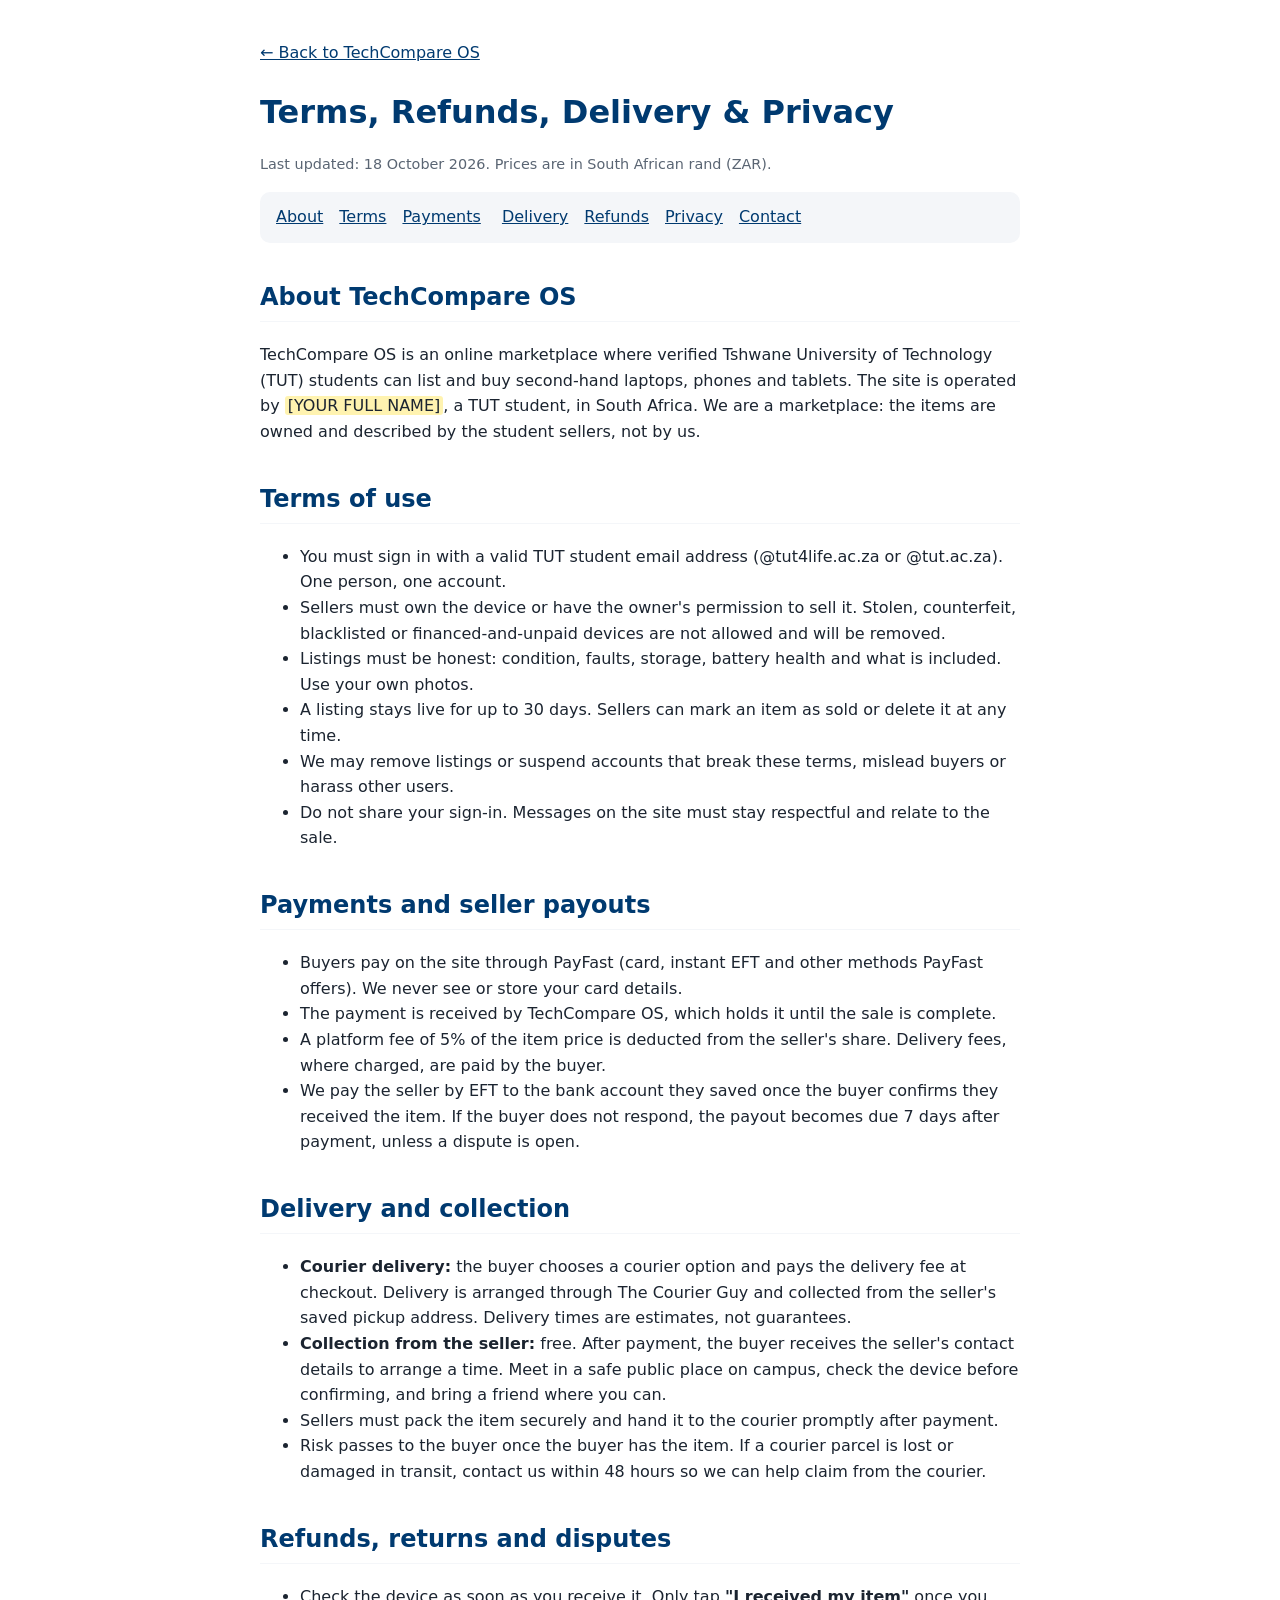
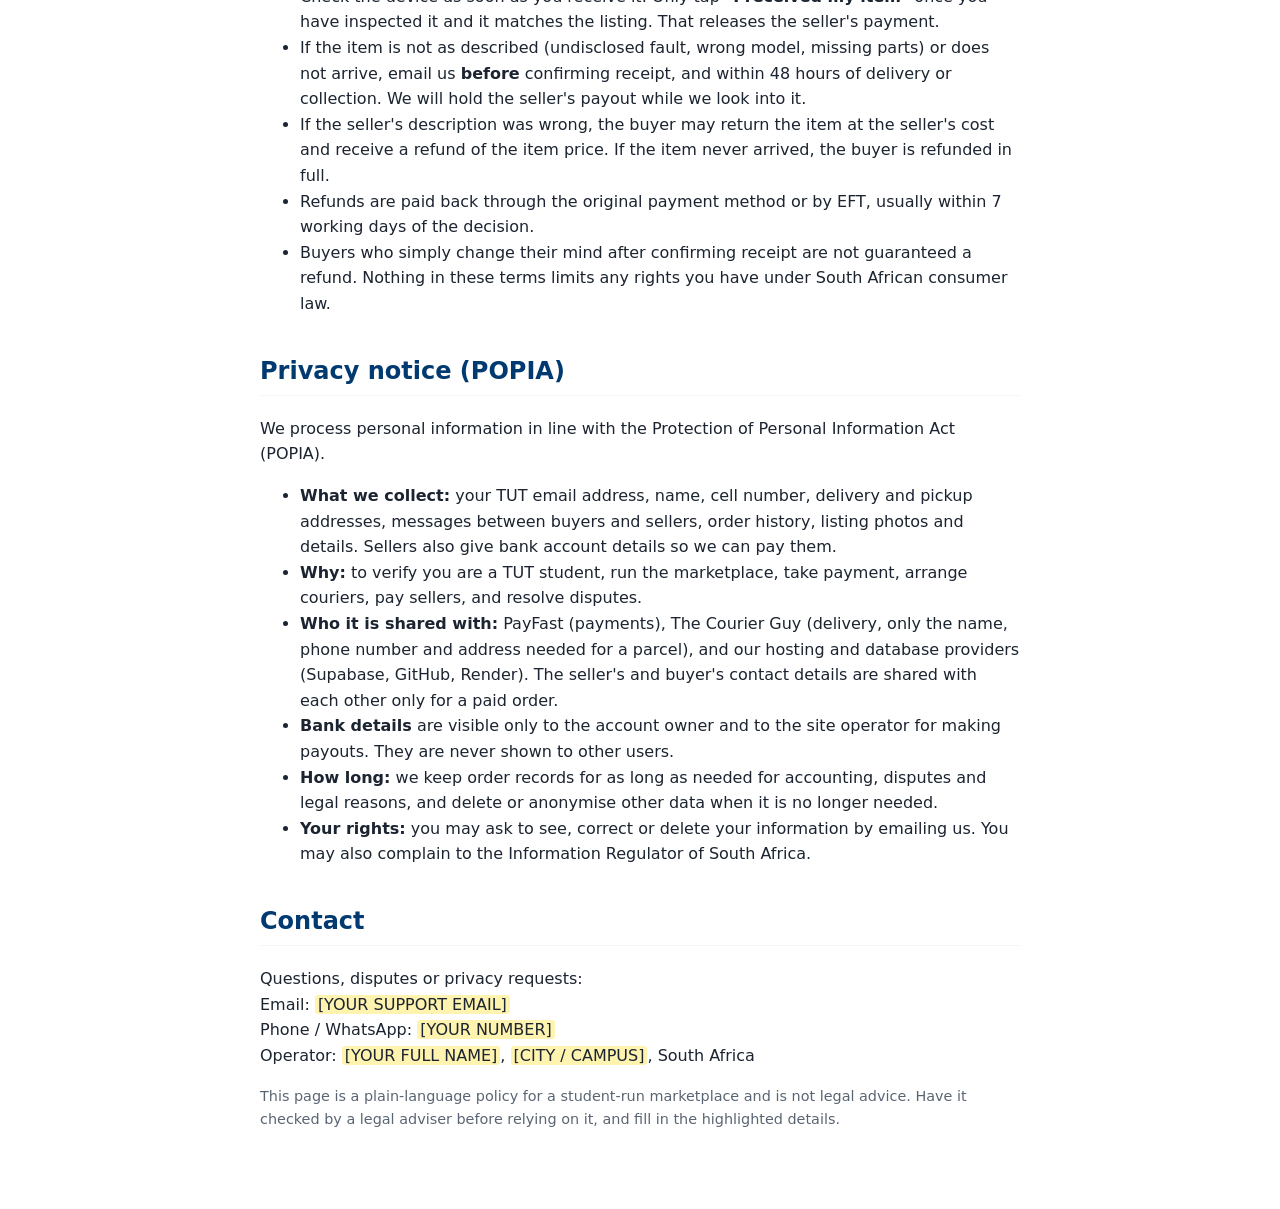
==== legal.html @ 1bf1e442 "Add files via upload" ====
<!DOCTYPE html>
<html lang="en">
<head>
<meta charset="UTF-8">
<meta name="viewport" content="width=device-width, initial-scale=1">
<title>Terms, Refunds, Delivery &amp; Privacy | TechCompare OS</title>
<style>
  :root { --bg:#ffffff; --fg:#1b2430; --muted:#5a6573; --brand:#003a70; --card:#f4f6f9; --mark:#fff3b0; }
  @media (prefers-color-scheme: dark) { :root { --bg:#10151c; --fg:#e8edf3; --muted:#a3adba; --brand:#7db7ff; --card:#18202a; --mark:#5a4d00; } }
  body { margin:0; background:var(--bg); color:var(--fg); font-family:system-ui,-apple-system,"Segoe UI",Roboto,sans-serif; line-height:1.6; }
  main { max-width:760px; margin:0 auto; padding:1.5rem 1.2rem 4rem; }
  h1 { color:var(--brand); margin-bottom:0.2rem; }
  h2 { color:var(--brand); margin-top:2.2rem; border-bottom:1px solid var(--card); padding-bottom:0.3rem; }
  nav { background:var(--card); border-radius:10px; padding:0.8rem 1rem; margin:1rem 0; }
  nav a { margin-right:1rem; color:var(--brand); }
  .muted { color:var(--muted); font-size:0.9rem; }
  mark { background:var(--mark); color:inherit; padding:0 3px; border-radius:3px; }
  a { color:var(--brand); }
</style>
</head>
<body>
<main>
  <p><a href="index.html">&larr; Back to TechCompare OS</a></p>
  <h1>Terms, Refunds, Delivery &amp; Privacy</h1>
  <p class="muted">Last updated: 18 October 2026. Prices are in South African rand (ZAR).</p>

  <nav>
    <a href="#about">About</a><a href="#terms">Terms</a><a href="#payments">Payments</a>
    <a href="#delivery">Delivery</a><a href="#refunds">Refunds</a><a href="#privacy">Privacy</a><a href="#contact">Contact</a>
  </nav>

  <h2 id="about">About TechCompare OS</h2>
  <p>TechCompare OS is an online marketplace where verified Tshwane University of Technology (TUT) students can list and buy second-hand laptops, phones and tablets. The site is operated by <mark>[YOUR FULL NAME]</mark>, a TUT student, in South Africa. We are a marketplace: the items are owned and described by the student sellers, not by us.</p>

  <h2 id="terms">Terms of use</h2>
  <ul>
    <li>You must sign in with a valid TUT student email address (@tut4life.ac.za or @tut.ac.za). One person, one account.</li>
    <li>Sellers must own the device or have the owner's permission to sell it. Stolen, counterfeit, blacklisted or financed-and-unpaid devices are not allowed and will be removed.</li>
    <li>Listings must be honest: condition, faults, storage, battery health and what is included. Use your own photos.</li>
    <li>A listing stays live for up to 30 days. Sellers can mark an item as sold or delete it at any time.</li>
    <li>We may remove listings or suspend accounts that break these terms, mislead buyers or harass other users.</li>
    <li>Do not share your sign-in. Messages on the site must stay respectful and relate to the sale.</li>
  </ul>

  <h2 id="payments">Payments and seller payouts</h2>
  <ul>
    <li>Buyers pay on the site through PayFast (card, instant EFT and other methods PayFast offers). We never see or store your card details.</li>
    <li>The payment is received by TechCompare OS, which holds it until the sale is complete.</li>
    <li>A platform fee of 5% of the item price is deducted from the seller's share. Delivery fees, where charged, are paid by the buyer.</li>
    <li>We pay the seller by EFT to the bank account they saved once the buyer confirms they received the item. If the buyer does not respond, the payout becomes due 7 days after payment, unless a dispute is open.</li>
  </ul>

  <h2 id="delivery">Delivery and collection</h2>
  <ul>
    <li><strong>Courier delivery:</strong> the buyer chooses a courier option and pays the delivery fee at checkout. Delivery is arranged through The Courier Guy and collected from the seller's saved pickup address. Delivery times are estimates, not guarantees.</li>
    <li><strong>Collection from the seller:</strong> free. After payment, the buyer receives the seller's contact details to arrange a time. Meet in a safe public place on campus, check the device before confirming, and bring a friend where you can.</li>
    <li>Sellers must pack the item securely and hand it to the courier promptly after payment.</li>
    <li>Risk passes to the buyer once the buyer has the item. If a courier parcel is lost or damaged in transit, contact us within 48 hours so we can help claim from the courier.</li>
  </ul>

  <h2 id="refunds">Refunds, returns and disputes</h2>
  <ul>
    <li>Check the device as soon as you receive it. Only tap <strong>"I received my item"</strong> once you have inspected it and it matches the listing. That releases the seller's payment.</li>
    <li>If the item is not as described (undisclosed fault, wrong model, missing parts) or does not arrive, email us <strong>before</strong> confirming receipt, and within 48 hours of delivery or collection. We will hold the seller's payout while we look into it.</li>
    <li>If the seller's description was wrong, the buyer may return the item at the seller's cost and receive a refund of the item price. If the item never arrived, the buyer is refunded in full.</li>
    <li>Refunds are paid back through the original payment method or by EFT, usually within 7 working days of the decision.</li>
    <li>Buyers who simply change their mind after confirming receipt are not guaranteed a refund. Nothing in these terms limits any rights you have under South African consumer law.</li>
  </ul>

  <h2 id="privacy">Privacy notice (POPIA)</h2>
  <p>We process personal information in line with the Protection of Personal Information Act (POPIA).</p>
  <ul>
    <li><strong>What we collect:</strong> your TUT email address, name, cell number, delivery and pickup addresses, messages between buyers and sellers, order history, listing photos and details. Sellers also give bank account details so we can pay them.</li>
    <li><strong>Why:</strong> to verify you are a TUT student, run the marketplace, take payment, arrange couriers, pay sellers, and resolve disputes.</li>
    <li><strong>Who it is shared with:</strong> PayFast (payments), The Courier Guy (delivery, only the name, phone number and address needed for a parcel), and our hosting and database providers (Supabase, GitHub, Render). The seller's and buyer's contact details are shared with each other only for a paid order.</li>
    <li><strong>Bank details</strong> are visible only to the account owner and to the site operator for making payouts. They are never shown to other users.</li>
    <li><strong>How long:</strong> we keep order records for as long as needed for accounting, disputes and legal reasons, and delete or anonymise other data when it is no longer needed.</li>
    <li><strong>Your rights:</strong> you may ask to see, correct or delete your information by emailing us. You may also complain to the Information Regulator of South Africa.</li>
  </ul>

  <h2 id="contact">Contact</h2>
  <p>Questions, disputes or privacy requests:<br>
  Email: <mark>[YOUR SUPPORT EMAIL]</mark><br>
  Phone / WhatsApp: <mark>[YOUR NUMBER]</mark><br>
  Operator: <mark>[YOUR FULL NAME]</mark>, <mark>[CITY / CAMPUS]</mark>, South Africa</p>

  <p class="muted">This page is a plain-language policy for a student-run marketplace and is not legal advice. Have it checked by a legal adviser before relying on it, and fill in the highlighted details.</p>
</main>
</body>
</html>
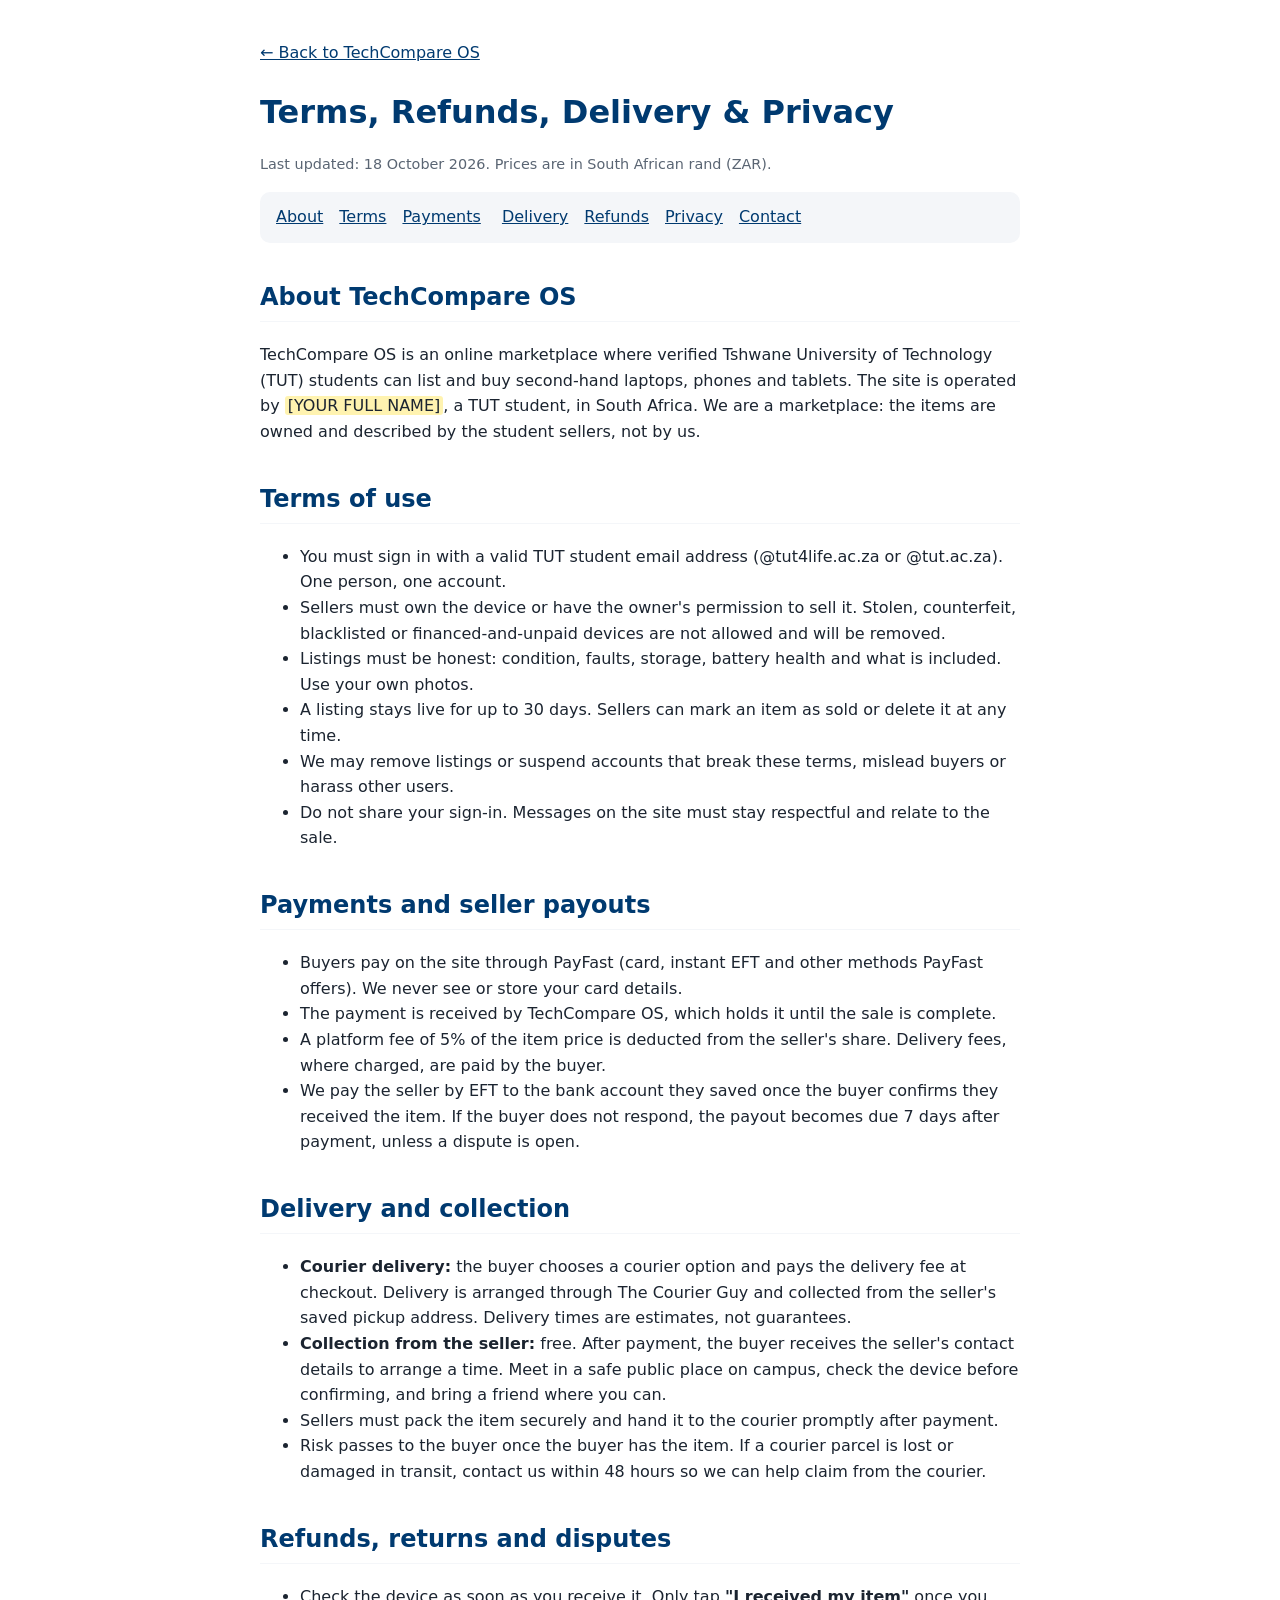
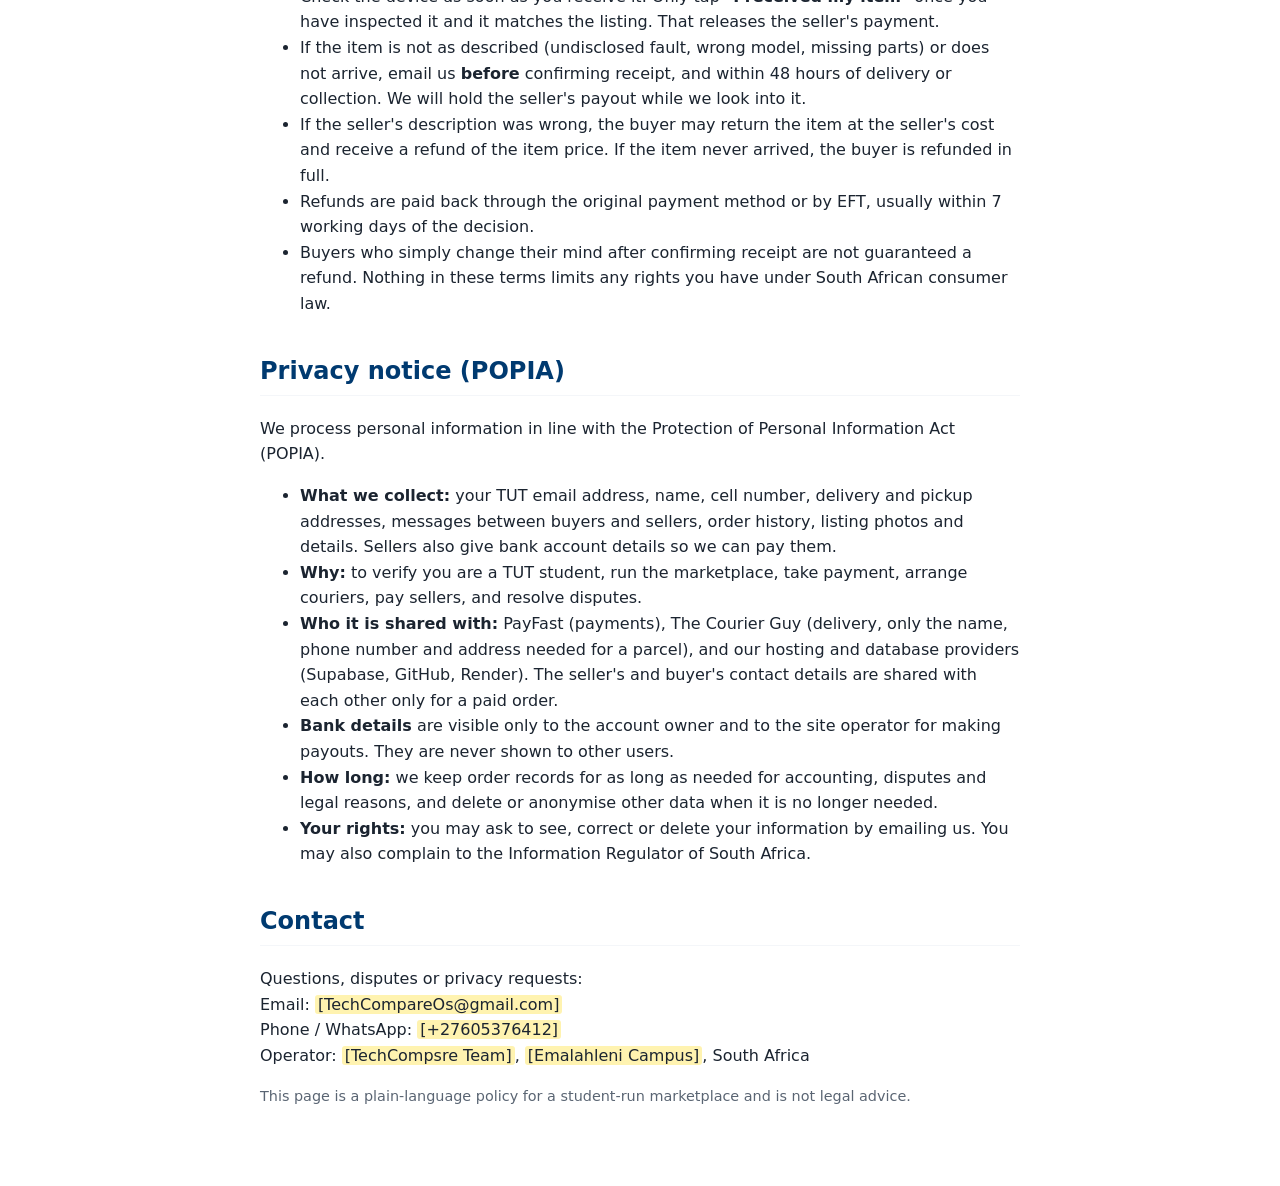
==== commit cc7ddf8e: "Add files via upload" ====
--- a/legal.html
+++ b/legal.html
@@ -80,11 +80,11 @@
 
   <h2 id="contact">Contact</h2>
   <p>Questions, disputes or privacy requests:<br>
-  Email: <mark>[YOUR SUPPORT EMAIL]</mark><br>
-  Phone / WhatsApp: <mark>[YOUR NUMBER]</mark><br>
-  Operator: <mark>[YOUR FULL NAME]</mark>, <mark>[CITY / CAMPUS]</mark>, South Africa</p>
+  Email: <mark>[TechCompareOs@gmail.com]</mark><br>
+  Phone / WhatsApp: <mark>[+27605376412]</mark><br>
+  Operator: <mark>[TechCompsre Team]</mark>, <mark>[Emalahleni Campus]</mark>, South Africa</p>
 
-  <p class="muted">This page is a plain-language policy for a student-run marketplace and is not legal advice. Have it checked by a legal adviser before relying on it, and fill in the highlighted details.</p>
+  <p class="muted">This page is a plain-language policy for a student-run marketplace and is not legal advice.</p>
 </main>
 </body>
 </html>
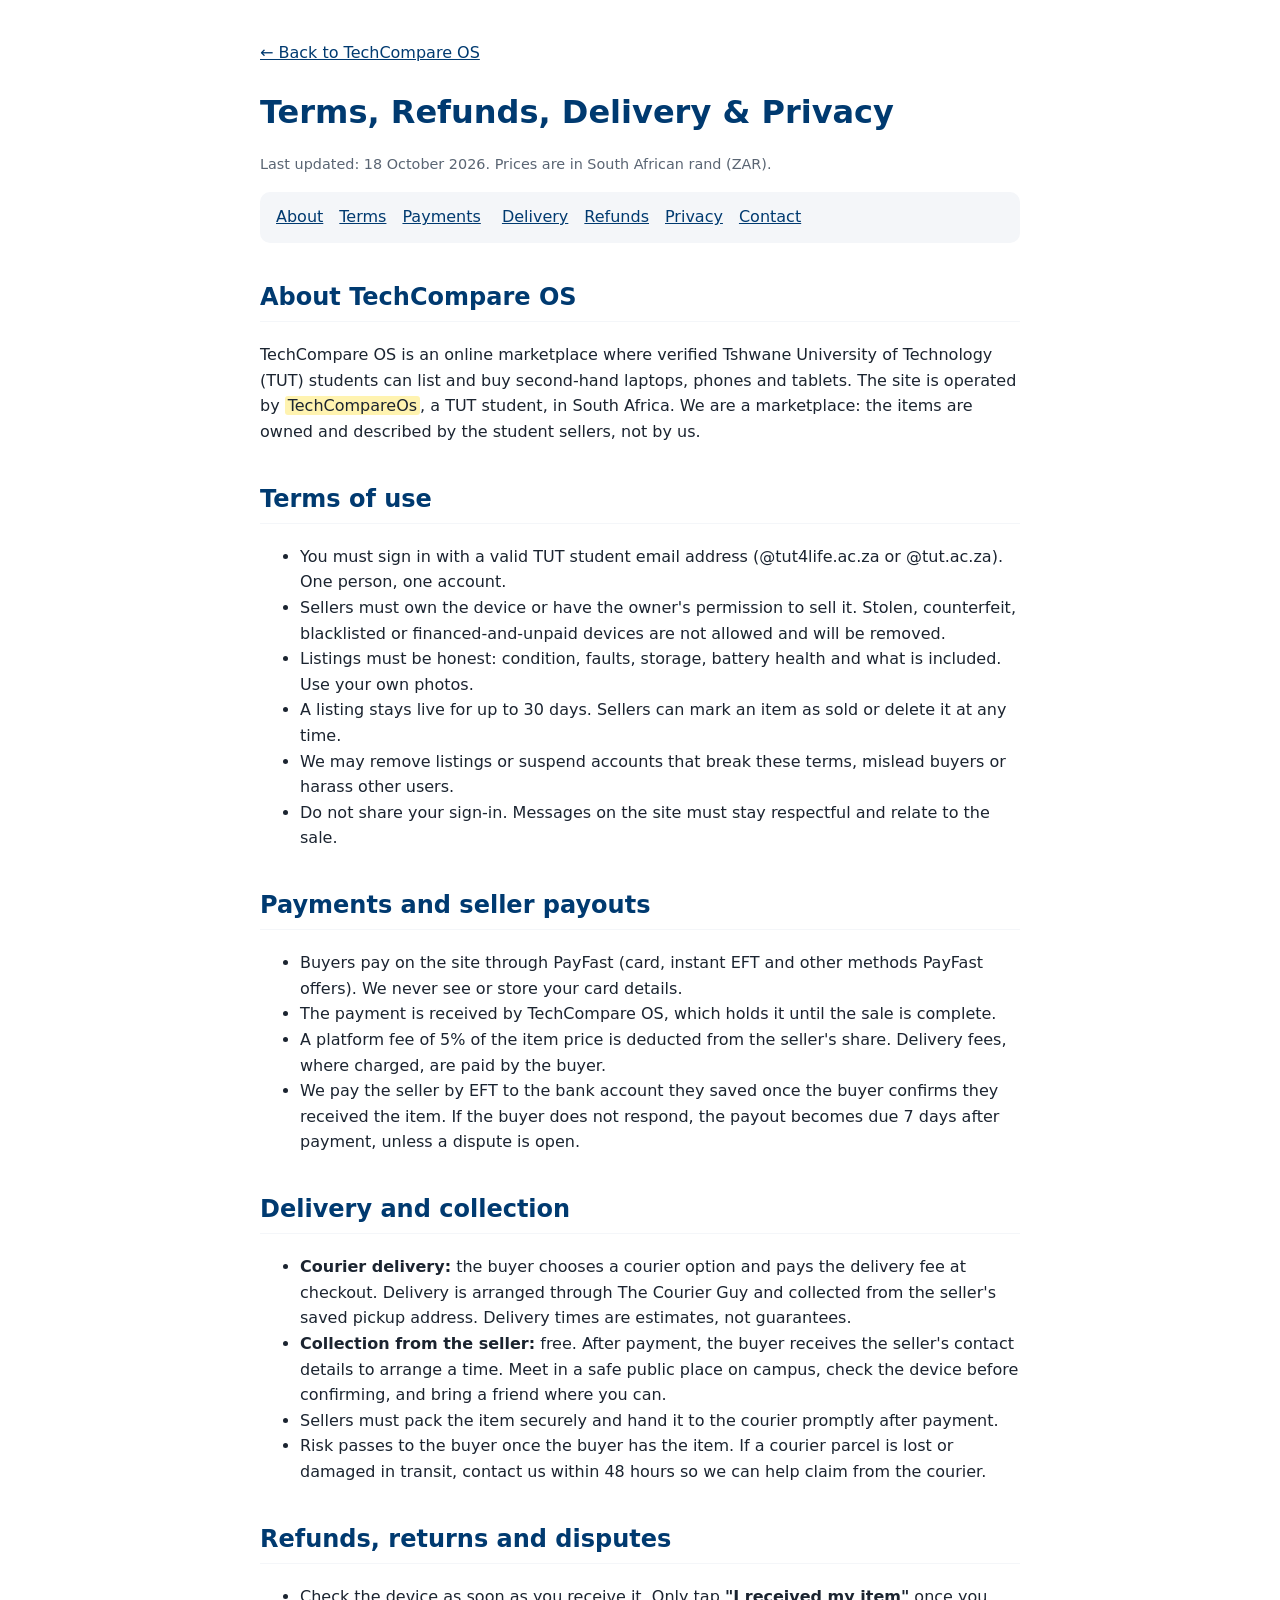
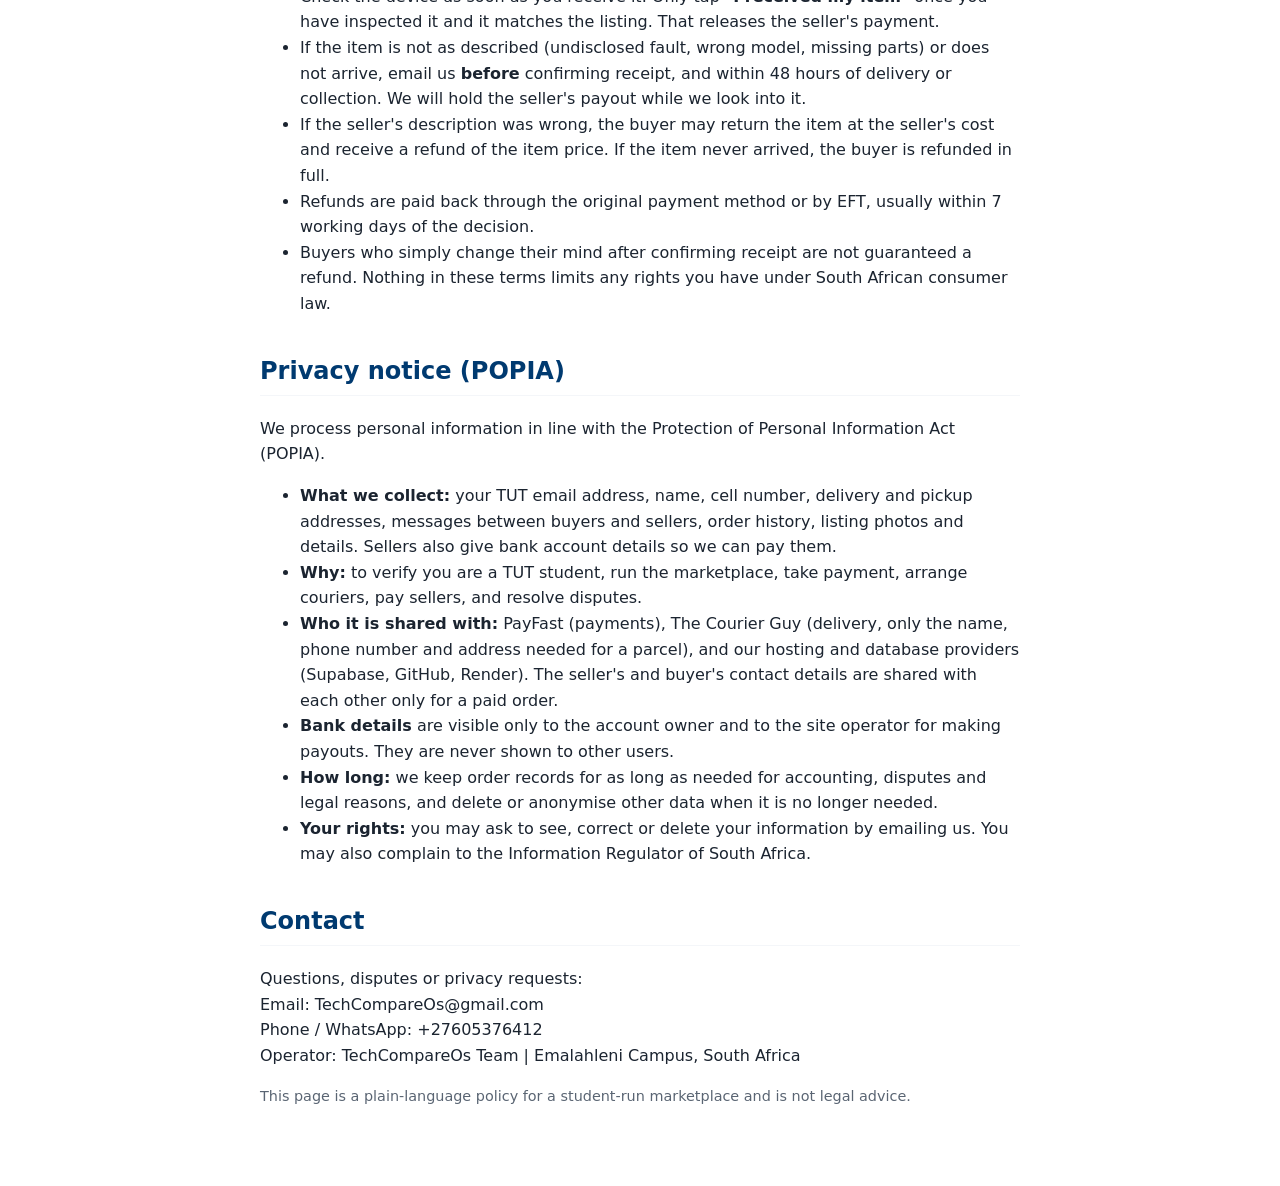
==== commit 06b6600f: "Add files via upload" ====
--- a/legal.html
+++ b/legal.html
@@ -30,7 +30,7 @@
   </nav>
 
   <h2 id="about">About TechCompare OS</h2>
-  <p>TechCompare OS is an online marketplace where verified Tshwane University of Technology (TUT) students can list and buy second-hand laptops, phones and tablets. The site is operated by <mark>[YOUR FULL NAME]</mark>, a TUT student, in South Africa. We are a marketplace: the items are owned and described by the student sellers, not by us.</p>
+  <p>TechCompare OS is an online marketplace where verified Tshwane University of Technology (TUT) students can list and buy second-hand laptops, phones and tablets. The site is operated by <mark>TechCompareOs</mark>, a TUT student, in South Africa. We are a marketplace: the items are owned and described by the student sellers, not by us.</p>
 
   <h2 id="terms">Terms of use</h2>
   <ul>
@@ -80,9 +80,9 @@
 
   <h2 id="contact">Contact</h2>
   <p>Questions, disputes or privacy requests:<br>
-  Email: <mark>[TechCompareOs@gmail.com]</mark><br>
-  Phone / WhatsApp: <mark>[+27605376412]</mark><br>
-  Operator: <mark>[TechCompsre Team]</mark>, <mark>[Emalahleni Campus]</mark>, South Africa</p>
+  Email: TechCompareOs@gmail.com<br>
+  Phone / WhatsApp: +27605376412<br>
+  Operator: TechCompareOs Team | Emalahleni Campus, South Africa</p>
 
   <p class="muted">This page is a plain-language policy for a student-run marketplace and is not legal advice.</p>
 </main>
